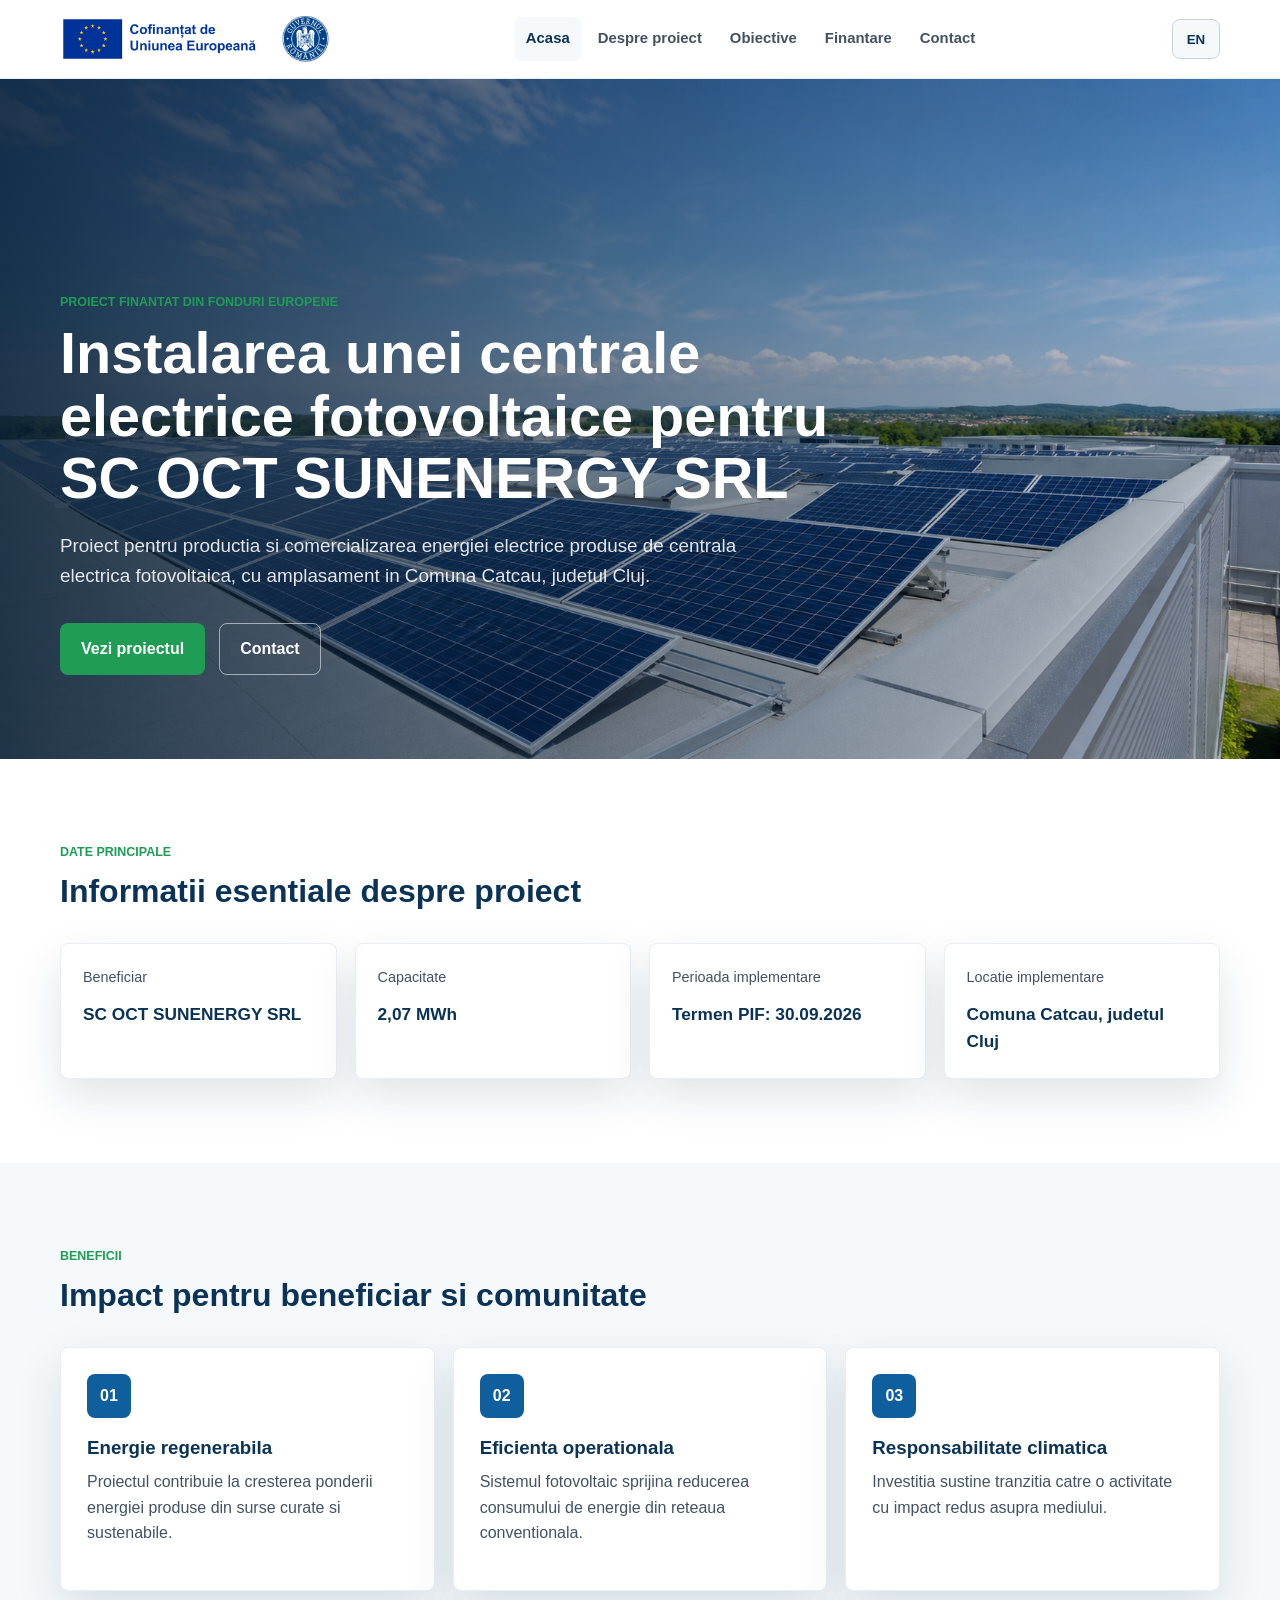
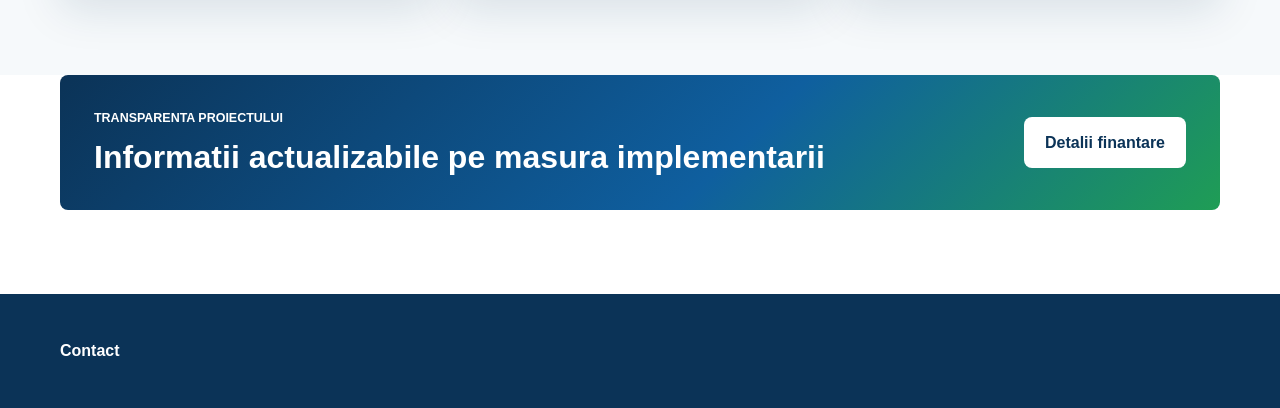
==== index.html @ cfb17e59 "Initial static project website" ====
<!doctype html>
<html lang="ro">
  <head>
    <meta charset="utf-8">
    <meta name="viewport" content="width=device-width, initial-scale=1">
    <title>Proiect panouri fotovoltaice | SC OCT SUNENERGY SRL</title>
    <meta name="description" content="Site de prezentare pentru proiectul cu finantare europeana privind instalarea de panouri fotovoltaice al beneficiarului SC OCT SUNENERGY SRL.">
    <link rel="stylesheet" href="assets/css/styles.css">
  </head>
  <body>
    <header class="site-header">
      <a class="brand brand-logos" href="index.html" aria-label="Acasa">
        <img src="assets/images/logos/cofinantat-ue.png" alt="Cofinantat de Uniunea Europeana">
        <img src="assets/images/logos/guvernul-romaniei.png" alt="Guvernul Romaniei">
      </a>
      <button class="nav-toggle" type="button" aria-expanded="false" aria-controls="main-menu">
        <span class="sr-only">Deschide meniul</span>
        <span></span><span></span><span></span>
      </button>
      <nav class="main-nav" id="main-menu" aria-label="Navigatie principala">
        <a href="index.html" aria-current="page">Acasa</a>
        <a href="despre-proiect.html">Despre proiect</a>
        <a href="obiective.html">Obiective</a>
        <a href="finantare.html">Finantare</a>
        <a href="contact.html">Contact</a>
      </nav>
    </header>

    <main>
      <section class="hero">
        <div class="hero-media" aria-hidden="true"></div>
        <div class="hero-content">
          <p class="eyebrow">Proiect finantat din fonduri europene</p>
          <h1>Instalarea unei centrale electrice fotovoltaice pentru SC OCT SUNENERGY SRL</h1>
          <p class="hero-lead">Proiect pentru productia si comercializarea energiei electrice produse de centrala electrica fotovoltaica, cu amplasament in Comuna Catcau, judetul Cluj.</p>
          <div class="hero-actions">
            <a class="button button-primary" href="despre-proiect.html">Vezi proiectul</a>
            <a class="button button-secondary" href="contact.html">Contact</a>
          </div>
        </div>
      </section>

      <section class="section">
        <div class="section-heading">
          <p class="eyebrow">Date principale</p>
          <h2>Informatii esentiale despre proiect</h2>
        </div>
        <div class="info-grid">
          <article class="info-panel">
            <span>Beneficiar</span>
            <strong>SC OCT SUNENERGY SRL</strong>
          </article>
          <article class="info-panel">
            <span>Capacitate</span>
            <strong>2,07 MWh</strong>
          </article>
          <article class="info-panel">
            <span>Perioada implementare</span>
            <strong>Termen PIF: 30.09.2026</strong>
          </article>
          <article class="info-panel">
            <span>Locatie implementare</span>
            <strong>Comuna Catcau, judetul Cluj</strong>
          </article>
        </div>
      </section>

      <section class="section section-soft">
        <div class="section-heading">
          <p class="eyebrow">Beneficii</p>
          <h2>Impact pentru beneficiar si comunitate</h2>
        </div>
        <div class="cards">
          <article class="card">
            <span class="card-icon">01</span>
            <h3>Energie regenerabila</h3>
            <p>Proiectul contribuie la cresterea ponderii energiei produse din surse curate si sustenabile.</p>
          </article>
          <article class="card">
            <span class="card-icon">02</span>
            <h3>Eficienta operationala</h3>
            <p>Sistemul fotovoltaic sprijina reducerea consumului de energie din reteaua conventionala.</p>
          </article>
          <article class="card">
            <span class="card-icon">03</span>
            <h3>Responsabilitate climatica</h3>
            <p>Investitia sustine tranzitia catre o activitate cu impact redus asupra mediului.</p>
          </article>
        </div>
      </section>

      <section class="cta-band">
        <div>
          <p class="eyebrow">Transparenta proiectului</p>
          <h2>Informatii actualizabile pe masura implementarii</h2>
        </div>
        <a class="button button-light" href="finantare.html">Detalii finantare</a>
      </section>
    </main>

    <footer class="site-footer">
      <nav aria-label="Navigatie secundara">
        <a href="contact.html">Contact</a>
      </nav>
    </footer>

    <script src="assets/js/main.js"></script>
  </body>
</html>
---- assets/css/styles.css ----
:root {
  --white: #ffffff;
  --green: #1f9d55;
  --green-dark: #13743d;
  --blue: #0f5f9f;
  --blue-dark: #0b3357;
  --gray-50: #f6f9fb;
  --gray-100: #e8eef2;
  --gray-300: #c7d3db;
  --gray-700: #435262;
  --gray-900: #172533;
  --shadow: 0 18px 45px rgba(15, 51, 87, 0.13);
  --radius: 8px;
  --container: 1160px;
}

* {
  box-sizing: border-box;
}

html {
  scroll-behavior: smooth;
}

body {
  margin: 0;
  color: var(--gray-900);
  font-family: Arial, Helvetica, sans-serif;
  line-height: 1.6;
  background: var(--white);
}

img {
  display: block;
  max-width: 100%;
}

a {
  color: inherit;
  text-decoration: none;
}

.sr-only,
.hidden-field {
  position: absolute;
  width: 1px;
  height: 1px;
  padding: 0;
  margin: -1px;
  overflow: hidden;
  clip: rect(0, 0, 0, 0);
  white-space: nowrap;
  border: 0;
}

.site-header {
  position: sticky;
  top: 0;
  z-index: 20;
  display: flex;
  align-items: center;
  justify-content: space-between;
  gap: 24px;
  min-height: 76px;
  padding: 16px max(24px, calc((100vw - var(--container)) / 2));
  background: rgba(255, 255, 255, 0.94);
  border-bottom: 1px solid var(--gray-100);
  backdrop-filter: blur(14px);
}

.brand {
  display: inline-flex;
  align-items: center;
  gap: 10px;
  color: var(--blue-dark);
  font-weight: 700;
}

.brand-logos {
  gap: 18px;
  flex: 0 0 auto;
  max-width: 340px;
  overflow: hidden;
}

.brand-logos img {
  display: block;
  width: auto;
  max-width: 220px;
  height: 46px;
  object-fit: contain;
}

.brand-logos img:last-child {
  max-width: 68px;
}

/* Guard against stale cached markup from the removed logo strip. */
.logo-strip {
  display: none !important;
}

.main-nav {
  display: flex;
  align-items: center;
  gap: 4px;
}

.main-nav a {
  padding: 10px 12px;
  border-radius: var(--radius);
  color: var(--gray-700);
  font-weight: 700;
  font-size: 0.93rem;
}

.main-nav a:hover,
.main-nav a[aria-current="page"] {
  color: var(--blue-dark);
  background: var(--gray-50);
}

.nav-toggle {
  display: none;
  width: 44px;
  height: 44px;
  border: 1px solid var(--gray-300);
  border-radius: var(--radius);
  background: var(--white);
}

.nav-toggle span:not(.sr-only) {
  display: block;
  width: 20px;
  height: 2px;
  margin: 4px auto;
  background: var(--blue-dark);
}

.language-toggle {
  min-width: 48px;
  min-height: 40px;
  padding: 8px 12px;
  color: var(--blue-dark);
  background: var(--gray-50);
  border: 1px solid var(--gray-300);
  border-radius: var(--radius);
  font-weight: 800;
  cursor: pointer;
}

.language-toggle:hover {
  color: var(--white);
  background: var(--blue);
  border-color: var(--blue);
}

.hero {
  position: relative;
  min-height: 680px;
  display: grid;
  align-items: end;
  isolation: isolate;
  overflow: hidden;
  background: var(--blue-dark);
}

.hero-media {
  position: absolute;
  inset: 0;
  z-index: -2;
  background-image: url("../images/hero-panouri-fotovoltaice.png");
  background-size: cover;
  background-position: center;
}

.hero::after {
  position: absolute;
  inset: 0;
  z-index: -1;
  content: "";
  background: linear-gradient(90deg, rgba(7, 30, 52, 0.86), rgba(7, 30, 52, 0.42) 58%, rgba(7, 30, 52, 0.12));
}

.hero-content {
  width: min(var(--container), calc(100% - 48px));
  margin: 0 auto;
  padding: 0 0 84px;
  color: var(--white);
}

.hero h1,
.page-hero h1 {
  max-width: 840px;
  margin: 0;
  line-height: 1.08;
  font-size: 3.6rem;
  letter-spacing: 0;
}

.hero-lead,
.page-hero p {
  max-width: 680px;
  margin: 22px 0 0;
  color: rgba(255, 255, 255, 0.88);
  font-size: 1.18rem;
}

.hero-actions {
  display: flex;
  flex-wrap: wrap;
  gap: 14px;
  margin-top: 32px;
}

.button {
  display: inline-flex;
  align-items: center;
  justify-content: center;
  min-height: 48px;
  padding: 12px 20px;
  border: 1px solid transparent;
  border-radius: var(--radius);
  font-weight: 700;
  cursor: pointer;
}

.button-primary {
  color: var(--white);
  background: var(--green);
}

.button-primary:hover {
  background: var(--green-dark);
}

.button-secondary {
  color: var(--white);
  border-color: rgba(255, 255, 255, 0.54);
}

.button-light {
  color: var(--blue-dark);
  background: var(--white);
}

.eyebrow {
  margin: 0 0 10px;
  color: var(--green);
  font-size: 0.78rem;
  font-weight: 800;
  letter-spacing: 0;
  text-transform: uppercase;
}

.section {
  width: min(var(--container), calc(100% - 48px));
  margin: 0 auto;
  padding: 84px 0;
}

.section-soft {
  width: 100%;
  max-width: none;
  padding: 84px max(24px, calc((100vw - var(--container)) / 2));
  background: var(--gray-50);
}

.section-heading {
  max-width: 720px;
  margin-bottom: 32px;
}

.section h2,
.section-soft h2,
.cta-band h2 {
  margin: 0;
  color: var(--blue-dark);
  line-height: 1.18;
  font-size: 2rem;
}

.info-grid,
.cards {
  display: grid;
  grid-template-columns: repeat(4, 1fr);
  gap: 18px;
}

.cards {
  grid-template-columns: repeat(3, 1fr);
}

.info-panel,
.card,
.summary-box,
.funding-card {
  background: var(--white);
  border: 1px solid var(--gray-100);
  border-radius: var(--radius);
  box-shadow: var(--shadow);
}

.summary-box {
  position: relative;
  overflow: hidden;
  padding: 30px;
}

.summary-box::before {
  position: absolute;
  inset: 0 auto 0 0;
  width: 5px;
  content: "";
  background: linear-gradient(180deg, var(--green), var(--blue));
}

.info-panel {
  min-height: 136px;
  padding: 22px;
}

.info-panel span,
.summary-box dt,
.funding-card dt {
  display: block;
  color: var(--gray-700);
  font-size: 0.9rem;
}

.info-panel strong {
  display: block;
  margin-top: 12px;
  color: var(--blue-dark);
  font-size: 1.08rem;
}

.card {
  min-height: 244px;
  padding: 26px;
}

.card-icon {
  display: grid;
  place-items: center;
  width: 44px;
  height: 44px;
  margin-bottom: 18px;
  color: var(--white);
  background: var(--blue);
  border-radius: var(--radius);
  font-weight: 800;
}

.card h3,
.summary-box h3,
.funding-card h3 {
  margin: 0 0 10px;
  color: var(--blue-dark);
  line-height: 1.25;
}

.summary-box h3 {
  margin-bottom: 18px;
  padding-bottom: 16px;
  border-bottom: 1px solid var(--gray-100);
  font-size: 1.35rem;
}

.card p,
.content-page p,
.two-column p,
.funding-layout p {
  margin: 0 0 14px;
  color: var(--gray-700);
}

.cta-band {
  width: min(var(--container), calc(100% - 48px));
  margin: 0 auto 84px;
  display: flex;
  align-items: center;
  justify-content: space-between;
  gap: 24px;
  padding: 34px;
  color: var(--white);
  background: linear-gradient(135deg, var(--blue-dark), var(--blue) 58%, var(--green));
  border-radius: var(--radius);
}

.cta-band .eyebrow,
.cta-band h2 {
  color: var(--white);
}

.page-hero {
  padding: 92px max(24px, calc((100vw - var(--container)) / 2));
  color: var(--white);
  background: linear-gradient(135deg, var(--blue-dark), var(--blue));
}

.page-hero p {
  color: rgba(255, 255, 255, 0.88);
}

.two-column,
.funding-layout,
.contact-layout {
  display: grid;
  grid-template-columns: minmax(0, 1fr) 390px;
  gap: 34px;
  align-items: start;
}

.funding-overview {
  display: grid;
  grid-template-columns: minmax(0, 1fr) 420px;
  gap: 36px;
  align-items: center;
}

.funding-copy {
  max-width: 720px;
}

.funding-media {
  margin: 0;
  overflow: hidden;
  border-radius: var(--radius);
  box-shadow: var(--shadow);
}

.funding-media img {
  width: 100%;
  aspect-ratio: 4 / 3;
  object-fit: cover;
}

.funding-facts {
  display: grid;
  grid-template-columns: repeat(4, 1fr);
  gap: 18px;
}

.detail-list {
  display: grid;
  gap: 14px;
}

.detail-list article {
  padding: 22px 24px;
  background: var(--white);
  border: 1px solid var(--gray-100);
  border-left: 5px solid var(--green);
  border-radius: var(--radius);
  box-shadow: var(--shadow);
}

.detail-list span {
  display: block;
  margin-bottom: 8px;
  color: var(--blue-dark);
  font-size: 0.9rem;
  font-weight: 800;
  text-transform: uppercase;
}

.detail-list p {
  margin: 0;
  color: var(--gray-700);
}

.summary-box dl,
.funding-card dl {
  margin: 0;
}

.funding-card dd {
  margin: 4px 0 18px;
  color: var(--blue-dark);
  font-weight: 800;
}

.summary-box dl {
  display: grid;
}

.summary-box dt {
  margin-top: 16px;
  color: var(--gray-700);
  font-size: 0.78rem;
  font-weight: 800;
  text-transform: uppercase;
}

.summary-box dt:first-of-type {
  margin-top: 0;
}

.summary-box dd {
  margin: 5px 0 0;
  padding-bottom: 16px;
  color: var(--blue-dark);
  border-bottom: 1px solid var(--gray-100);
  font-size: 1.03rem;
  font-weight: 800;
}

.summary-box dd:last-child {
  padding-bottom: 0;
  border-bottom: 0;
}

.check-list {
  display: grid;
  grid-template-columns: repeat(2, 1fr);
  gap: 16px;
  padding: 0;
  margin: 0;
  list-style: none;
}

.check-list li {
  min-height: 82px;
  padding: 18px 18px 18px 46px;
  position: relative;
  background: var(--white);
  border: 1px solid var(--gray-100);
  border-radius: var(--radius);
}

.check-list li::before {
  position: absolute;
  left: 18px;
  color: var(--green);
  content: "+";
  font-weight: 800;
}

.objective-main {
  max-width: 820px;
  margin-bottom: 34px;
  padding: 30px;
  background: var(--gray-50);
  border-left: 5px solid var(--green);
  border-radius: var(--radius);
}

.gallery-grid {
  display: grid;
  grid-template-columns: repeat(2, 1fr);
  gap: 22px;
}

.gallery-item {
  margin: 0;
  overflow: hidden;
  background: var(--white);
  border: 1px solid var(--gray-100);
  border-radius: var(--radius);
  box-shadow: var(--shadow);
}

.gallery-item img,
.placeholder-image {
  aspect-ratio: 16 / 10;
}

.gallery-item img {
  width: 100%;
  height: 100%;
  object-fit: cover;
}

.placeholder-image {
  display: grid;
  place-items: center;
  color: var(--gray-700);
  background: linear-gradient(135deg, var(--gray-50), #eef7f1);
  font-weight: 800;
}

.gallery-item figcaption {
  padding: 14px 16px;
  color: var(--gray-700);
  font-size: 0.95rem;
}

.contact-details {
  padding: 0 0 24px;
}

.contact-list {
  padding: 0;
  margin: 22px 0 0;
  list-style: none;
}

.contact-list li {
  padding: 14px 0;
  border-bottom: 1px solid var(--gray-100);
}

.content-page {
  max-width: 850px;
}

.content-page h2 {
  margin-top: 34px;
}

.site-footer {
  padding: 44px max(24px, calc((100vw - var(--container)) / 2));
  color: var(--white);
  background: var(--blue-dark);
}

.site-footer p {
  max-width: 900px;
  margin: 0 0 18px;
  color: rgba(255, 255, 255, 0.82);
}

.site-footer nav {
  display: flex;
  flex-wrap: wrap;
  gap: 18px;
}

.site-footer a {
  color: var(--white);
  font-weight: 700;
}

@media (max-width: 960px) {
  .nav-toggle {
    display: block;
  }

  .language-toggle {
    margin-left: auto;
  }

  .main-nav {
    position: absolute;
    top: 76px;
    left: 0;
    right: 0;
    display: none;
    flex-direction: column;
    align-items: stretch;
    padding: 10px 24px 24px;
    background: var(--white);
    border-bottom: 1px solid var(--gray-100);
  }

  .main-nav.is-open {
    display: flex;
  }

  .hero {
    min-height: 620px;
  }

  .hero h1,
  .page-hero h1 {
    font-size: 2.6rem;
  }

  .info-grid,
  .cards,
  .check-list,
  .two-column,
  .funding-overview,
  .funding-facts,
  .funding-layout,
  .contact-layout {
    grid-template-columns: 1fr 1fr;
  }

  .two-column,
  .funding-layout,
  .contact-layout {
    align-items: stretch;
  }
}

@media (max-width: 680px) {
  .site-header {
    padding-inline: 18px;
  }

  .brand span:last-child {
    max-width: 170px;
  }

  .brand-logos {
    gap: 10px;
    max-width: 210px;
  }

  .brand-logos img {
    max-width: 136px;
    height: 34px;
  }

  .brand-logos img:last-child {
    max-width: 42px;
  }

  .hero {
    min-height: 620px;
  }

  .hero::after {
    background: linear-gradient(180deg, rgba(7, 30, 52, 0.34), rgba(7, 30, 52, 0.88));
  }

  .hero-content,
  .section,
  .cta-band {
    width: calc(100% - 36px);
  }

  .hero-content {
    padding-bottom: 46px;
  }

  .hero h1,
  .page-hero h1 {
    font-size: 2.1rem;
  }

  .hero-lead,
  .page-hero p {
    font-size: 1rem;
  }

  .info-grid,
  .cards,
  .check-list,
  .two-column,
  .funding-overview,
  .funding-facts,
  .funding-layout,
  .contact-layout,
  .gallery-grid {
    grid-template-columns: 1fr;
  }

  .section,
  .section-soft {
    padding-top: 58px;
    padding-bottom: 58px;
  }

  .section-soft,
  .page-hero,
  .site-footer {
    padding-left: 18px;
    padding-right: 18px;
  }

  .cta-band {
    flex-direction: column;
    align-items: flex-start;
    margin-bottom: 58px;
    padding: 24px;
  }
}
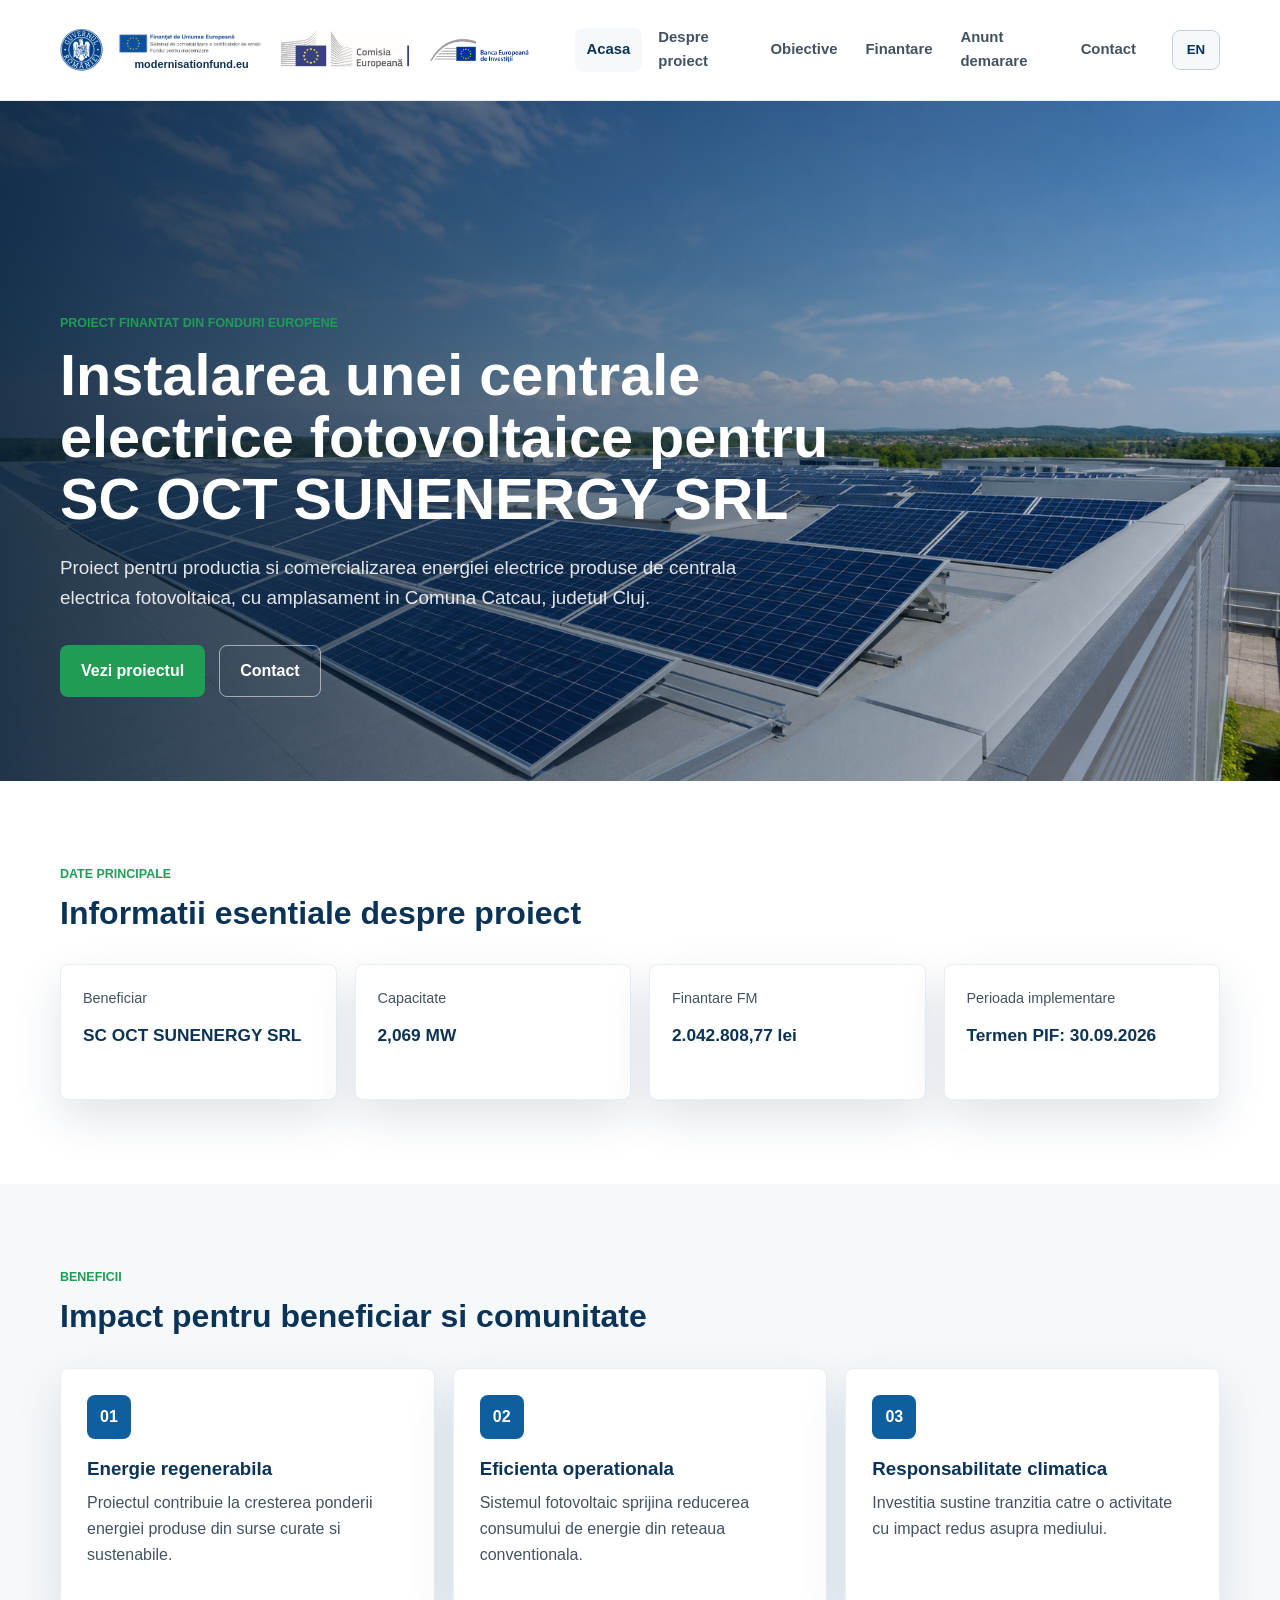
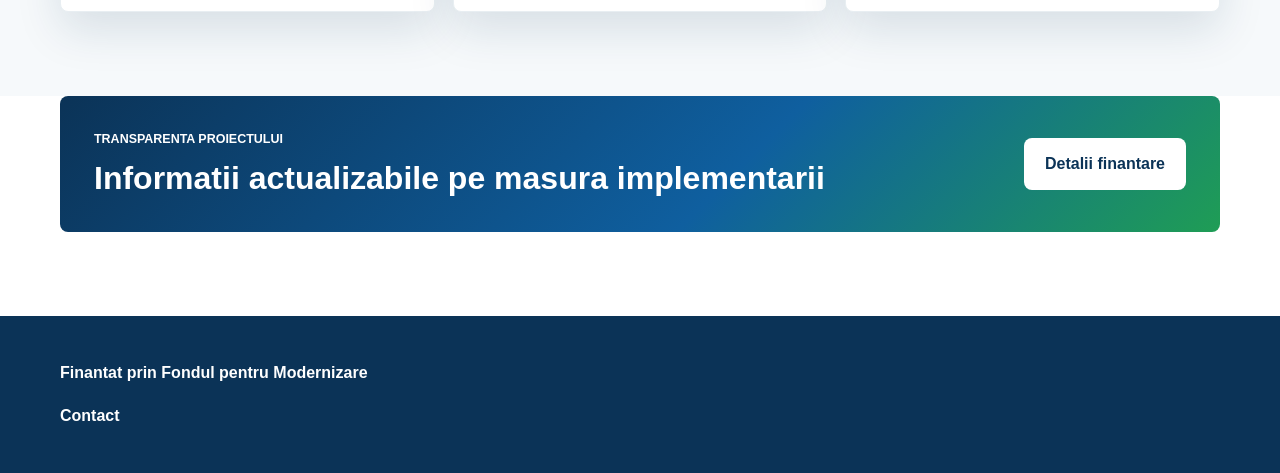
==== commit 60f5744f: "Update funding identity and project details" ====
--- a/index.html
+++ b/index.html
@@ -9,10 +9,15 @@
   </head>
   <body>
     <header class="site-header">
-      <a class="brand brand-logos" href="index.html" aria-label="Acasa">
-        <img src="assets/images/logos/cofinantat-ue.png" alt="Cofinantat de Uniunea Europeana">
+      <div class="brand brand-logos" aria-label="Identitate vizuala Fondul pentru Modernizare">
         <img src="assets/images/logos/guvernul-romaniei.png" alt="Guvernul Romaniei">
-      </a>
+        <a class="fm-mark" href="https://modernisationfund.eu/" target="_blank" rel="noopener">
+          <img src="assets/images/logos/fond-modernizare.png" alt="Fondul pentru Modernizare">
+          <span>modernisationfund.eu</span>
+        </a>
+        <img src="assets/images/logos/comisia-europeana.jpg" alt="Comisia Europeana">
+        <img src="assets/images/logos/bei.png" alt="Banca Europeana de Investitii">
+      </div>
       <button class="nav-toggle" type="button" aria-expanded="false" aria-controls="main-menu">
         <span class="sr-only">Deschide meniul</span>
         <span></span><span></span><span></span>
@@ -22,6 +27,7 @@
         <a href="despre-proiect.html">Despre proiect</a>
         <a href="obiective.html">Obiective</a>
         <a href="finantare.html">Finantare</a>
+        <a href="anunt-demarare.html">Anunt demarare</a>
         <a href="contact.html">Contact</a>
       </nav>
     </header>
@@ -52,15 +58,15 @@
           </article>
           <article class="info-panel">
             <span>Capacitate</span>
-            <strong>2,07 MWh</strong>
+            <strong>2,069 MW</strong>
+          </article>
+          <article class="info-panel">
+            <span>Finantare FM</span>
+            <strong>2.042.808,77 lei</strong>
           </article>
           <article class="info-panel">
             <span>Perioada implementare</span>
             <strong>Termen PIF: 30.09.2026</strong>
-          </article>
-          <article class="info-panel">
-            <span>Locatie implementare</span>
-            <strong>Comuna Catcau, judetul Cluj</strong>
           </article>
         </div>
       </section>
@@ -99,6 +105,7 @@
     </main>
 
     <footer class="site-footer">
+      <p class="funding-note">Finantat prin Fondul pentru Modernizare</p>
       <nav aria-label="Navigatie secundara">
         <a href="contact.html">Contact</a>
       </nav>
--- a/assets/css/styles.css
+++ b/assets/css/styles.css
@@ -77,22 +77,44 @@
 }
 
 .brand-logos {
-  gap: 18px;
+  gap: 14px;
   flex: 0 0 auto;
-  max-width: 340px;
+  max-width: 520px;
   overflow: hidden;
 }
 
 .brand-logos img {
   display: block;
   width: auto;
-  max-width: 220px;
-  height: 46px;
+  max-width: 128px;
+  height: 42px;
   object-fit: contain;
 }
 
 .brand-logos img:last-child {
-  max-width: 68px;
+  max-width: 128px;
+}
+
+.brand-logos > img:first-child {
+  max-width: 48px;
+}
+
+.fm-mark {
+  display: grid;
+  gap: 2px;
+  justify-items: center;
+  color: var(--blue-dark);
+  font-size: 0.68rem;
+  font-weight: 800;
+}
+
+.fm-mark img {
+  max-width: 150px;
+  height: 28px;
+}
+
+.fm-mark span {
+  line-height: 1;
 }
 
 /* Guard against stale cached markup from the removed logo strip. */
@@ -470,6 +492,133 @@
   color: var(--gray-700);
 }
 
+.timeline-list {
+  display: grid;
+  gap: 14px;
+  padding: 0;
+  margin: 0;
+  counter-reset: activity;
+  list-style: none;
+}
+
+.timeline-list li {
+  position: relative;
+  min-height: 72px;
+  padding: 20px 20px 20px 72px;
+  background: var(--white);
+  border: 1px solid var(--gray-100);
+  border-radius: var(--radius);
+  box-shadow: var(--shadow);
+}
+
+.timeline-list li::before {
+  position: absolute;
+  top: 18px;
+  left: 20px;
+  display: grid;
+  place-items: center;
+  width: 34px;
+  height: 34px;
+  color: var(--white);
+  background: var(--green);
+  border-radius: 50%;
+  counter-increment: activity;
+  content: counter(activity);
+  font-weight: 800;
+}
+
+.indicator-grid {
+  display: grid;
+  grid-template-columns: repeat(5, 1fr);
+  gap: 16px;
+}
+
+.indicator-grid article {
+  padding: 22px;
+  background: var(--white);
+  border: 1px solid var(--gray-100);
+  border-radius: var(--radius);
+  box-shadow: var(--shadow);
+}
+
+.indicator-grid span {
+  display: inline-flex;
+  margin-bottom: 12px;
+  padding: 4px 8px;
+  color: var(--green-dark);
+  background: #eaf7ef;
+  border-radius: 999px;
+  font-size: 0.78rem;
+  font-weight: 800;
+}
+
+.indicator-grid strong {
+  display: block;
+  color: var(--blue-dark);
+  font-size: 1.15rem;
+}
+
+.indicator-grid p {
+  margin: 10px 0 0;
+  color: var(--gray-700);
+  font-size: 0.94rem;
+}
+
+.announcement-layout {
+  display: grid;
+  grid-template-columns: minmax(0, 1fr) 360px;
+  gap: 28px;
+  align-items: start;
+}
+
+.announcement-card,
+.announcement-side {
+  background: var(--white);
+  border: 1px solid var(--gray-100);
+  border-radius: var(--radius);
+  box-shadow: var(--shadow);
+}
+
+.announcement-card {
+  padding: 34px;
+}
+
+.announcement-card h2,
+.announcement-side h3 {
+  margin: 0 0 18px;
+  color: var(--blue-dark);
+}
+
+.announcement-card p {
+  color: var(--gray-700);
+}
+
+.announcement-side {
+  padding: 28px;
+}
+
+.announcement-side dl {
+  margin: 0;
+}
+
+.announcement-side dt {
+  margin-top: 16px;
+  color: var(--gray-700);
+  font-size: 0.82rem;
+  font-weight: 800;
+  text-transform: uppercase;
+}
+
+.announcement-side dt:first-of-type {
+  margin-top: 0;
+}
+
+.announcement-side dd {
+  margin: 5px 0 0;
+  color: var(--blue-dark);
+  font-weight: 800;
+}
+
 .summary-box dl,
 .funding-card dl {
   margin: 0;
@@ -619,6 +768,11 @@
   max-width: 900px;
   margin: 0 0 18px;
   color: rgba(255, 255, 255, 0.82);
+}
+
+.site-footer .funding-note {
+  color: var(--white);
+  font-weight: 800;
 }
 
 .site-footer nav {
@@ -673,6 +827,8 @@
   .two-column,
   .funding-overview,
   .funding-facts,
+  .indicator-grid,
+  .announcement-layout,
   .funding-layout,
   .contact-layout {
     grid-template-columns: 1fr 1fr;
@@ -696,16 +852,29 @@
 
   .brand-logos {
     gap: 10px;
-    max-width: 210px;
+    max-width: 270px;
   }
 
   .brand-logos img {
-    max-width: 136px;
-    height: 34px;
+    max-width: 82px;
+    height: 30px;
   }
 
   .brand-logos img:last-child {
-    max-width: 42px;
+    max-width: 82px;
+  }
+
+  .brand-logos > img:first-child {
+    max-width: 34px;
+  }
+
+  .fm-mark img {
+    max-width: 96px;
+    height: 22px;
+  }
+
+  .fm-mark span {
+    display: none;
   }
 
   .hero {
@@ -742,6 +911,8 @@
   .two-column,
   .funding-overview,
   .funding-facts,
+  .indicator-grid,
+  .announcement-layout,
   .funding-layout,
   .contact-layout,
   .gallery-grid {
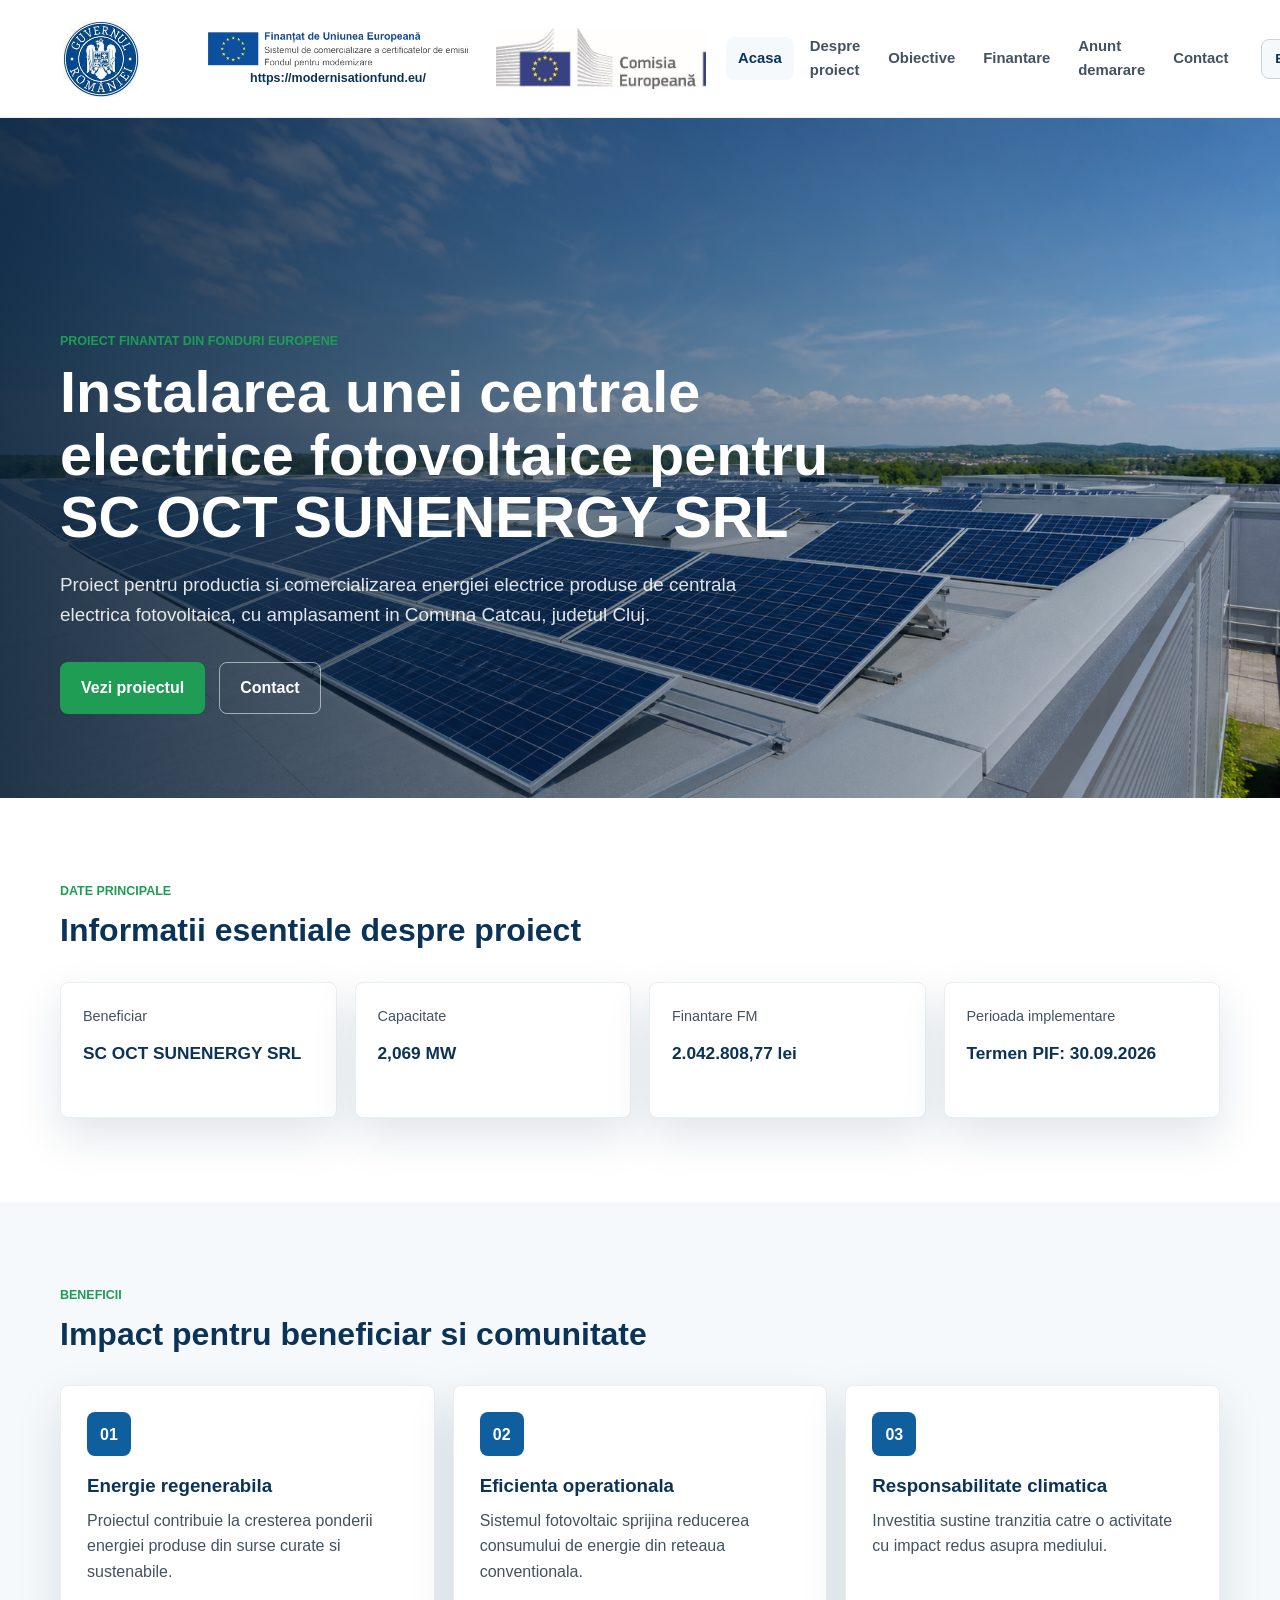
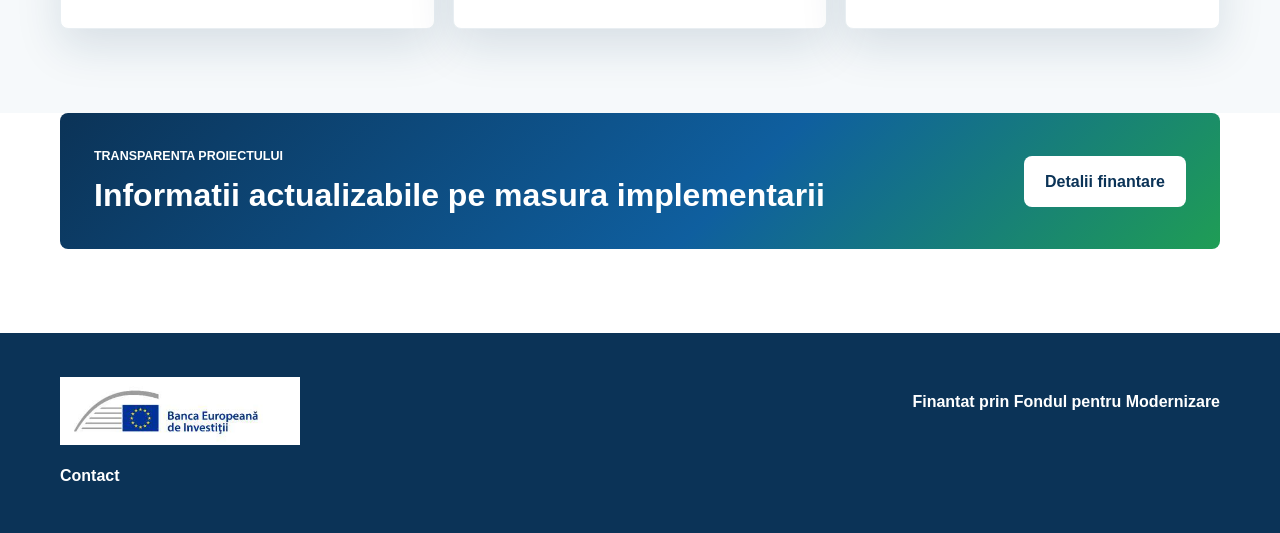
==== commit 1b88bbca: "Align visual identity and launch announcement" ====
--- a/index.html
+++ b/index.html
@@ -9,14 +9,13 @@
   </head>
   <body>
     <header class="site-header">
-      <div class="brand brand-logos" aria-label="Identitate vizuala Fondul pentru Modernizare">
-        <img src="assets/images/logos/guvernul-romaniei.png" alt="Guvernul Romaniei">
-        <a class="fm-mark" href="https://modernisationfund.eu/" target="_blank" rel="noopener">
-          <img src="assets/images/logos/fond-modernizare.png" alt="Fondul pentru Modernizare">
-          <span>modernisationfund.eu</span>
+      <div class="visual-identity" aria-label="Identitate vizuala Fondul pentru Modernizare">
+        <img class="logo-government" src="assets/images/logos/guvernul-romaniei.jpg" alt="Guvernul Romaniei">
+        <a class="logo-fm" href="https://modernisationfund.eu/" target="_blank" rel="noopener">
+          <img src="assets/images/logos/fond-modernizare-oficial.png" alt="Fondul pentru Modernizare">
+          <span>https://modernisationfund.eu/</span>
         </a>
-        <img src="assets/images/logos/comisia-europeana.jpg" alt="Comisia Europeana">
-        <img src="assets/images/logos/bei.png" alt="Banca Europeana de Investitii">
+        <img class="logo-commission" src="assets/images/logos/comisia-europeana.jpg" alt="Comisia Europeana">
       </div>
       <button class="nav-toggle" type="button" aria-expanded="false" aria-controls="main-menu">
         <span class="sr-only">Deschide meniul</span>
@@ -105,7 +104,10 @@
     </main>
 
     <footer class="site-footer">
-      <p class="funding-note">Finantat prin Fondul pentru Modernizare</p>
+      <div class="footer-identity">
+        <img src="assets/images/logos/bei.jpg" alt="Banca Europeana de Investitii">
+        <p class="funding-note">Finantat prin Fondul pentru Modernizare</p>
+      </div>
       <nav aria-label="Navigatie secundara">
         <a href="contact.html">Contact</a>
       </nav>
--- a/assets/css/styles.css
+++ b/assets/css/styles.css
@@ -57,63 +57,57 @@
   position: sticky;
   top: 0;
   z-index: 20;
-  display: flex;
+  display: grid;
+  grid-template-columns: 1fr auto auto;
   align-items: center;
-  justify-content: space-between;
-  gap: 24px;
-  min-height: 76px;
-  padding: 16px max(24px, calc((100vw - var(--container)) / 2));
-  background: rgba(255, 255, 255, 0.94);
+  gap: 12px 20px;
+  min-height: 118px;
+  padding: 12px max(24px, calc((100vw - var(--container)) / 2));
+  background: rgba(255, 255, 255, 0.97);
   border-bottom: 1px solid var(--gray-100);
   backdrop-filter: blur(14px);
 }
 
-.brand {
-  display: inline-flex;
+.visual-identity {
+  display: grid;
+  grid-template-columns: 120px minmax(260px, 1fr) 210px;
+  gap: 28px;
   align-items: center;
-  gap: 10px;
-  color: var(--blue-dark);
-  font-weight: 700;
-}
-
-.brand-logos {
-  gap: 14px;
-  flex: 0 0 auto;
-  max-width: 520px;
-  overflow: hidden;
-}
-
-.brand-logos img {
+  width: min(100%, 760px);
+}
+
+.visual-identity img {
   display: block;
-  width: auto;
-  max-width: 128px;
-  height: 42px;
+  width: 100%;
+  max-height: 76px;
   object-fit: contain;
 }
 
-.brand-logos img:last-child {
-  max-width: 128px;
-}
-
-.brand-logos > img:first-child {
-  max-width: 48px;
-}
-
-.fm-mark {
-  display: grid;
-  gap: 2px;
+.visual-identity .logo-government {
+  justify-self: start;
+  max-width: 82px;
+}
+
+.visual-identity .logo-commission {
+  justify-self: end;
+}
+
+.logo-fm {
+  display: grid;
+  gap: 5px;
   justify-items: center;
   color: var(--blue-dark);
-  font-size: 0.68rem;
-  font-weight: 800;
-}
-
-.fm-mark img {
-  max-width: 150px;
-  height: 28px;
-}
-
-.fm-mark span {
+  text-align: center;
+  font-size: 0.78rem;
+  font-weight: 800;
+}
+
+.logo-fm img {
+  max-width: 360px;
+  max-height: 66px;
+}
+
+.logo-fm span {
   line-height: 1;
 }
 
@@ -125,6 +119,7 @@
 .main-nav {
   display: flex;
   align-items: center;
+  justify-content: flex-end;
   gap: 4px;
 }
 
@@ -593,6 +588,14 @@
   color: var(--gray-700);
 }
 
+.announcement-card ul {
+  display: grid;
+  gap: 8px;
+  margin: 0 0 18px;
+  padding-left: 22px;
+  color: var(--gray-700);
+}
+
 .announcement-side {
   padding: 28px;
 }
@@ -775,6 +778,20 @@
   font-weight: 800;
 }
 
+.footer-identity {
+  display: flex;
+  align-items: center;
+  justify-content: space-between;
+  gap: 24px;
+  margin-bottom: 18px;
+}
+
+.footer-identity img {
+  width: min(240px, 48vw);
+  height: auto;
+  object-fit: contain;
+}
+
 .site-footer nav {
   display: flex;
   flex-wrap: wrap;
@@ -797,7 +814,7 @@
 
   .main-nav {
     position: absolute;
-    top: 76px;
+    top: 118px;
     left: 0;
     right: 0;
     display: none;
@@ -844,37 +861,40 @@
 @media (max-width: 680px) {
   .site-header {
     padding-inline: 18px;
-  }
-
-  .brand span:last-child {
-    max-width: 170px;
-  }
-
-  .brand-logos {
+    grid-template-columns: 1fr auto auto;
+    min-height: 112px;
+  }
+
+  .visual-identity {
+    grid-template-columns: 42px minmax(112px, 1fr) 92px;
     gap: 10px;
-    max-width: 270px;
-  }
-
-  .brand-logos img {
-    max-width: 82px;
-    height: 30px;
-  }
-
-  .brand-logos img:last-child {
-    max-width: 82px;
-  }
-
-  .brand-logos > img:first-child {
-    max-width: 34px;
-  }
-
-  .fm-mark img {
-    max-width: 96px;
-    height: 22px;
-  }
-
-  .fm-mark span {
-    display: none;
+  }
+
+  .visual-identity .logo-government {
+    max-width: 40px;
+  }
+
+  .visual-identity img {
+    max-height: 44px;
+  }
+
+  .logo-fm {
+    gap: 2px;
+    font-size: 0.58rem;
+  }
+
+  .logo-fm img {
+    max-width: 148px;
+    max-height: 34px;
+  }
+
+  .main-nav {
+    top: 112px;
+  }
+
+  .footer-identity {
+    flex-direction: column;
+    align-items: flex-start;
   }
 
   .hero {
